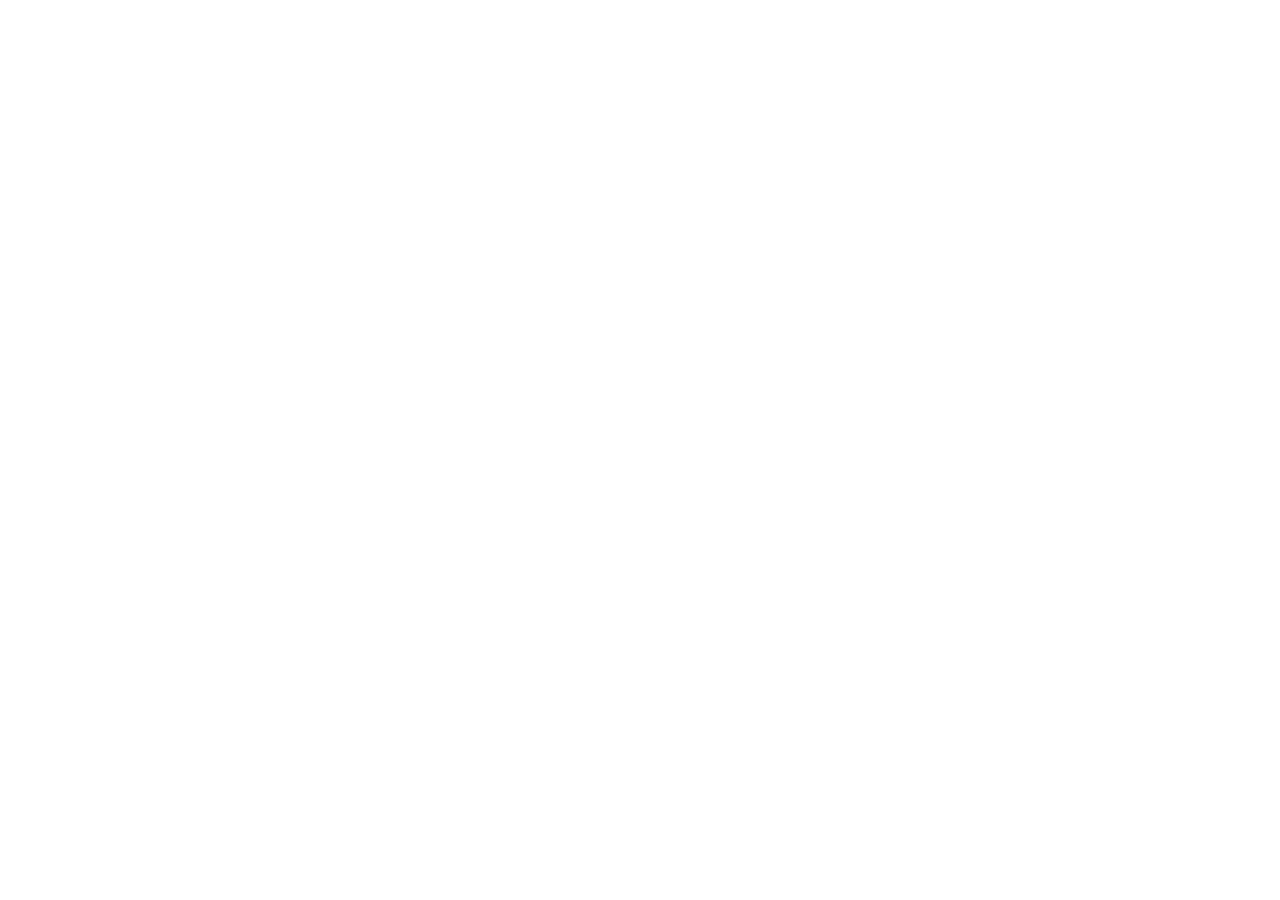
==== pets.html @ 6888c9e5 "feat: add links" ====
<!DOCTYPE html>
<html lang="en">
<head>
    <meta charset="UTF-8">
    <meta name="viewport" content="width=device-width, initial-scale=1.0">
    <link rel="stylesheet" href="style.css">
    <link rel="icon" href="/image/favicon.ico" type="image/x-icon">
    <title>Pets</title>
</head>
<body>
    
</body>
</html>
---- style.css ----
*, *::before, *::after {
  padding: 0;
  margin: 0;
  border: none;
  box-sizing: border-box;
}
html {
  scroll-behavior: smooth;
}
body {
  line-height: 1.6;
  font-family: sans-serif;
  font-size: 16px;
}

a {
  text-decoration: none;
  color: inherit;
}

ul, ol {
  list-style: none;
}

img, svg {
  max-width: 100%;
  height: auto;
  display: block;
}

input, textarea, button, select {
  font-family: inherit;
  font-size: inherit;
  color: inherit;
  background-color: transparent;
}

button {
  cursor: pointer;
}

body {
    font-family: Arial, Helvetica, sans-serif;
    margin: 0 auto;

}

.body_wrap{
    background-image:radial-gradient(#211F20, #5B483A, #262425);
}
.wrap{
    max-width: 1280px;
    width: 100%;
    margin: 0 auto;
}
.start_screen{
    max-width: 1200px;
   margin: 0 auto;
    width: 100%;
    min-height: 908px;
    height: 100%;
}

.header_wrap{
    display: flex;
    justify-content: space-between;
    padding-top: 30px;
    height: 90px;
    align-items: center;
     max-width: 1280px;
    margin: 0 auto;
}

.header_h2{
    font-family: Georgia, serif;
    font-size: 32px;
    color: #F1CDB3;
    font-weight: 400;
    letter-spacing: 6%;
    margin-top: -9px;
}

.header_text{
    font-family: Arial, Helvetica, sans-serif;
    font-size: 13px;
    font-weight: 400;
    color: #FFFFFF;
    letter-spacing: 10%;
    line-height: 100%;
}
.nav_list{
    display: flex;
    flex-direction: row;
    gap:35px;
}
.nav_item{
    color: #CDCDCD;
    font-family: Arial, Helvetica, sans-serif;
    font-size: 15px;
    font-weight: 400;
}
.nav_item:first-child ::after {
    content: "";
    background-color: #F1CDB3;
    height: 3px;
    display: block;
    width: 100%;
}
.main_content{
    display: flex;
    flex-direction: row;
    padding-top: 90px;
    gap: 42px;
     max-width: 1200px;
     margin: 0 auto;
}
.start_image{
    background: url(./image/Start\ screen.png);
    max-width: 698px;
    width: 100%;
    min-height: 728px;
}
.start_content{
    align-items: center;
    max-width: 460px;
    width: 100%;
    margin-top: 163px;
}
h1{
    font-family: Georgia, serif;
    font-size: 44px;
    color: #FFFFFF;
    font-weight: 400;
    line-height: 130%;
}
.start_content-text{
    color: #CDCDCD;
    font-family: Arial, Helvetica, sans-serif;
    font-size: 15px;
    font-weight: 400;
    margin-top: 42px;
}
.start_button {
  max-width: 207px;
  width: 100%;
  height: 52px;
  border-radius: 100px;
  background-color: #F1CDB3;
  margin-top: 42px;
  font-family: Georgia, serif;
  font-size: 17px;
  line-height: 130%;
  letter-spacing: 6%;
  display: flex;
  align-items: center;
  justify-content: center;
  color: #292929;
  transition: background-color 0.3s ease, transform 0.3s ease;
}

.start_button:hover, .pets_button:hover{
    background-color: #FDDCC4;
}
.about_wrap{
    max-width: 1200px;
    width: 100%;
    min-height: 588px;
    margin: 0 auto;
}
.about_content{
    padding-top: 80px;
    display: flex;
    flex-direction: row;
    gap:120px;
}
.about_content img {
    margin-left: 180px;
    height: 408px;
}
.about_text{
    padding-top: 14px;
    max-width: 430px;
    width: 100%;
    display: flex;
    flex-direction: column;
    gap: 25px;
}
.about_text h2, .pets_wrap h2, .help_wrap h2, 
.section_content h2, .contacts h2,
.locations h2{
    font-family: Georgia, serif;
    font-size: 35px;
    font-weight: 400;
    line-height: 130%;
    letter-spacing: 6%;
}
.about_text p{
    font-family: Arial, Helvetica, sans-serif;
    font-size: 15px;
    line-height: 160%;
}
.pets{
    background-color: #F6F6F6;
}
.pets_wrap{
    max-width: 1200px;
    width: 100%;
    display: flex;
    justify-content: center;
    flex-direction: column;
    margin: 0 auto;
}
.pets_wrap h2, .help_wrap h2{
    text-align: center;
    padding-top: 80px;
    padding-bottom: 60px;
}

.pet_cards{
    display: flex;
    flex-direction: row;
}
.pet_card{
    max-width: 270px;
    width: 100%;
    height: 435px;
    gap: 30px;
    display: flex;
    flex-direction: column;
    background-color: #FAFAFA;
    align-items: center;

}
.pet_card img{
    max-width: 270px;
    width: 100%;
    height: 270px;
    object-fit: cover;
}

.pet_card + .pet_card {
  margin-left: 90px;
}

.pet_cards > img:first-child {
  margin-right: 53px;
}

.pet_cards > img:last-child {
  margin-left: 53px;
}

.card_name{
    font-family: Georgia;
    font-weight: 400;
    font-size: 20px;
    line-height: 100%;
    letter-spacing: 6%;
    text-align: center;
    vertical-align: middle;
}

.card_link{
    max-width: 187px;
    width: 100%;
    height: 52px;
    border-radius: 100px;
    border: #F1CDB3 2px solid;
    cursor: pointer;
    font-family: Georgia, serif;
    font-size: 17px;
    line-height: 130%;
    letter-spacing: 6%;
    display: flex;
    align-items: center;
    justify-content: center;
}
.pet_card:hover .card_link{
    background-color: #F1CDB3;
}
.pets_button{
    max-width: 261px;
    width: 100%;
    height: 52px;
    border-radius: 100px;
    background-color: #F1CDB3;
    cursor: pointer;
    font-family: Georgia, serif;
    font-size: 17px;
    line-height: 130%;
    letter-spacing: 6%;
    display: flex;
    align-items: center;
    justify-content: center;
    margin-top: 60px;
    margin-bottom: 100px;
    margin-left: calc((1200px - 261px) / 2);
}
.arrow{
    width: 52px;
    height: 52px;
    margin-top: 190px;
}
.arrow:hover{
    background-color: #F1CDB3;
    cursor: pointer;
    border-radius: 25px;
}

.help_wrap{
    max-width: 1200px;
    margin: 0 auto;
}
.help_list{
    max-width: 1029px;
    width: 100%;
    margin: 0 auto;
    display: flex;
    gap:55px 120px;
    flex-wrap: wrap;
    justify-content: center;
    margin-bottom: 100px;
}
h3{
    font-family: Georgia;
    font-weight: 400;
    font-size: 20px;
    line-height: 114.99999999999999%;
    letter-spacing: 6%;
    text-align: center;
    vertical-align: middle;
}
.help_item{
    display: flex;
    justify-content: center;
    flex-direction: column;
    align-items: center;
    gap: 30px;
}
.help_item img{
    width: 60px;
    height: 60px;
}
.donation{
    background-color: #F6F6F6;
}
.donation_wrap{
    max-width: 1200px;
    width: 100%;
    margin: 0 auto;
}
.donation_content{
    padding-top: 90px;
    padding-bottom: 100px;
    max-width: 915px;
    width: 100%;
    display: flex;
    flex-direction: row;
    margin-left: 143px;
    gap: 30px;
}
.donation_content img{
    max-width: 505px;
    width: 100%;
    height: 261px;
}
.section_content h2{
    margin-top: -11px;
}
.section_content{
    display: flex;
    flex-direction: column;
    gap: 20px;
}
.section_content p{
    font-family: Georgia;
    font-weight: 400;
    font-size: 15px;
    line-height: 110.00000000000001%;
    letter-spacing: 6%;
    vertical-align: middle;
}
.credit_card{
    max-width: 349px;
    width: 100%;
    height: 43px;
    background-color: #F1CDB3;
    display: flex;
    flex-direction: row;
    gap: 15px;
    align-items: center;
    justify-content: center;
    border-radius: 9px;
}
.credit_card img{
    width: 30px;
    height: 23px;
}
.credit_card span{
    font-family: Georgia;
    font-weight: 400;
    font-size: 20px;
    line-height: 114.99999999999999%;
    letter-spacing: 6%;
    vertical-align: middle;
}
.section_content p:last-child{
    font-family: Arial;
    font-weight: 400;
    font-size: 12px;
    line-height: 18px;
    letter-spacing: 0px;
    vertical-align: middle;
    color: #B2B2B2;
}
footer {
  background:
    linear-gradient(0deg, #211F20, #211F20),
    radial-gradient(110.67% 538.64% at 5.73% 50%, #513D2F 0%, #1A1A1C 100%);
}
.footer_wrap{
    max-width: 1200px;
    width: 100%;
    height: 350px;
    margin: 0 auto;
    display: flex;
    flex-direction: row;
    gap: 160px;
}
.contacts, .locations{
    display: flex;
    flex-direction: column;
    gap: 40px;
}
.contacts_item, .locations_item{
    display: flex;
    flex-direction: row;
    gap: 20px;
    align-items: center;
}
.contacts h2, .locations h2{
    margin-top: 56px;
    color: #FFFFFF;
}
.contacts_item, .locations_item{
    color: #F1CDB3;
    font-family: Georgia;
    font-weight: 400;
    font-size: 20px;
    line-height: 114.99999999999999%;
    letter-spacing: 6%;
}
.locations_item img{
    width: 22px;
    height: 32px;
}
.locations_item span:first-of-type{
    margin-top: -5px;
}
.locations_item:last-of-type{
    margin-top: -10px;
}
.footer_img{
    max-width: 300px;
    width: 100%;
    height: 310px;
    margin-top: 40px;
}
.start_button,
.card_link,
.arrow {
  transition: background-color 0.3s ease, color 0.3s ease, transform 0.3s ease;
}
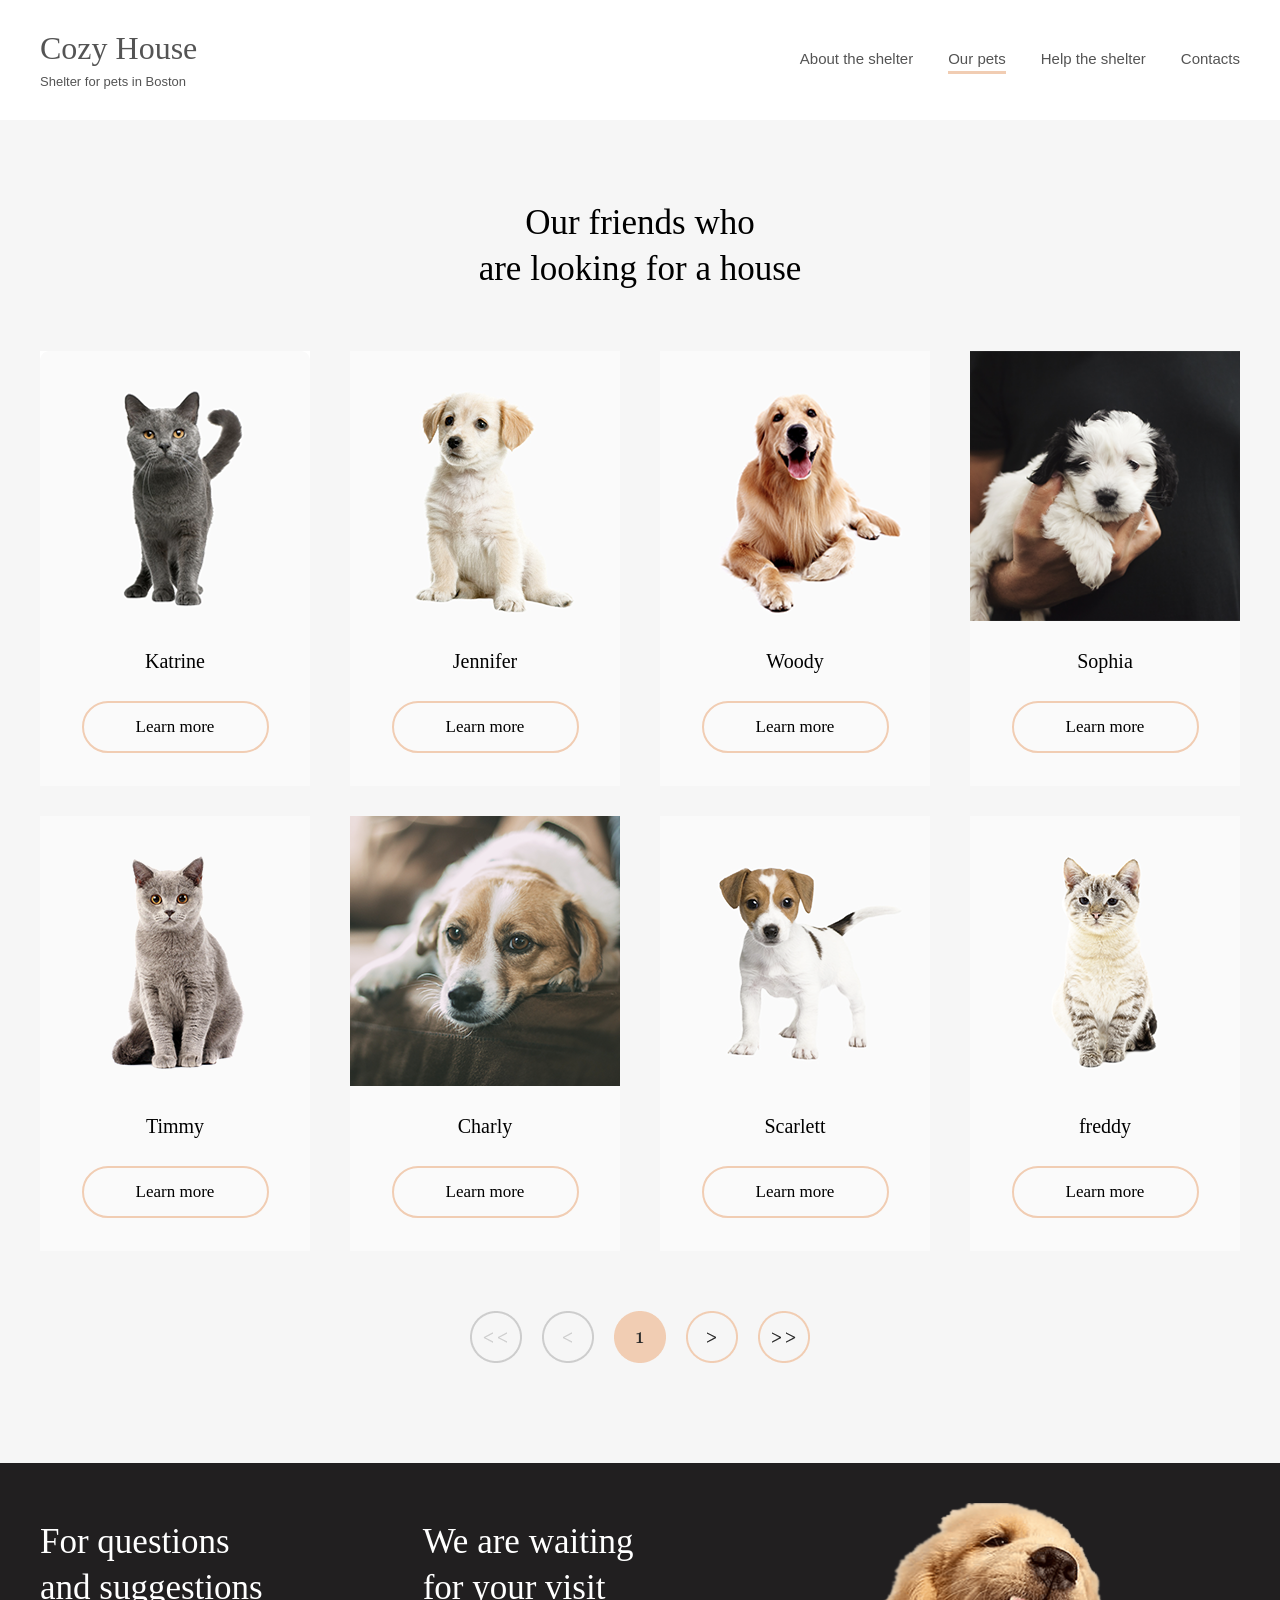
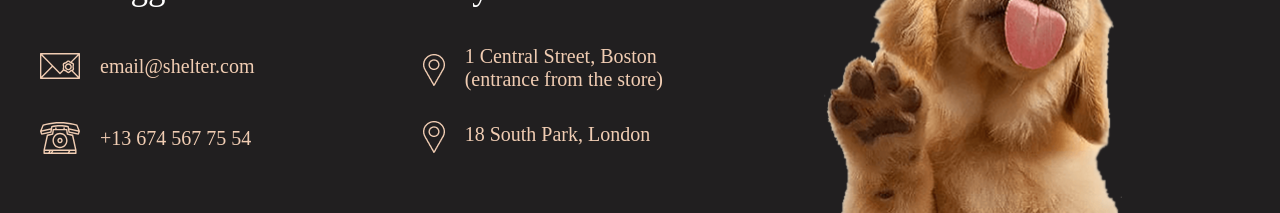
==== commit e8718271: "feat: add pets.html" ====
--- a/pets.html
+++ b/pets.html
@@ -4,10 +4,123 @@
     <meta charset="UTF-8">
     <meta name="viewport" content="width=device-width, initial-scale=1.0">
     <link rel="stylesheet" href="style.css">
-    <link rel="icon" href="/image/favicon.ico" type="image/x-icon">
+    <link rel="icon" href="./image/favicon.ico" type="image/x-icon">
     <title>Pets</title>
 </head>
-<body>
-    
+<body class="pets_page">
+    <div class="body_wrap">
+        <div class="wrap">
+            <section class="start_screen">
+            <header class="header">
+                <div class="header_wrap">
+                    <div class="header_logo">
+                        <h2 class="header_h2">Cozy House</h2>
+                        <p class="header_text">Shelter for pets in Boston</p>
+                    </div>
+                    <nav class="header_nav">
+                        <ul class="nav_list">
+                            <li class="nav_item"><a href="">About the shelter</a> </li>
+                            <li class="nav_item"><a href="pets.html">Our pets</a></li>
+                            <li class="nav_item"><a href="#help">Help the shelter</a></li>
+                            <li class="nav_item"><a href="#contacts">Contacts</a></li>
+                        </ul>
+                    </nav>
+                </div>
+            </header>
+        </section>
+        </div>
+        <section class="pets" id="pets">
+        <div class="pets_wrap">
+            <h2>Our friends who <br>are looking for a house</h2>
+            <div class="pet_cards">
+                <div class="pet_card">
+                    <img src="./image/4f8406984cbff971ed3cff4fcdd44ba6ce66e1be.png" alt="cat">
+                    <p class="card_name">Katrine</p>
+                    <a class="card_link">Learn more</a>
+                </div>
+                <div class="pet_card">
+                    <img src="./image/8e6d89eeb523e1700aa8817d3357edad5cf38558.png" alt="cat">
+                    <p class="card_name">Jennifer</p>
+                    <a class="card_link">Learn more</a>
+                </div>
+                <div class="pet_card">
+                    <img src="./image/beb6e4f3d18a0a8b1c7ed291ade3e2e10ff4ebfe.png" alt="cat">
+                    <p class="card_name">Woody</p>
+                    <a class="card_link">Learn more</a>
+                </div>
+                <div class="pet_card">
+                    <img src="./image/sophia.png" alt="cat">
+                    <p class="card_name">Sophia</p>
+                    <a class="card_link">Learn more</a>
+                </div>
+                <div class="pet_card">
+                    <img src="./image/timmy.png" alt="cat">
+                    <p class="card_name">Timmy</p>
+                    <a class="card_link">Learn more</a>
+                </div>
+                <div class="pet_card">
+                    <img src="./image/charly.png" alt="cat">
+                    <p class="card_name">Charly</p>
+                    <a class="card_link">Learn more</a>
+                </div>
+                <div class="pet_card">
+                    <img src="./image/scarlett.png" alt="cat">
+                    <p class="card_name">Scarlett</p>
+                    <a class="card_link">Learn more</a>
+                </div>
+                <div class="pet_card">
+                    <img src="./image/freddy.png" alt="cat">
+                    <p class="card_name">freddy</p>
+                    <a class="card_link">Learn more</a>
+                </div>
+            </div>
+            <div class="pagination">
+                <img src="./image/button_paginator_inactive.png" alt="button">
+                <img src="./image/button_paginator_inactiver.png" alt="button">
+                <img src="./image/button_paginator_active.png" alt="button">
+                <img src="./image/button_paginator.png" alt="button">
+                <img src="./image/button_paginatorl.png" alt="button">
+            </div>
+        </div>
+    </section>
+    </div>
+    <footer>
+        <div class="footer_wrap">
+            <div class="contacts" id="contacts">
+                <h2>For questions<br> and suggestions</h2>
+                <div class="contacts_item">
+                    <img src="./image/icon-email.svg" alt="email">
+                    <a href="mailto:email@shelter.com">email@shelter.com</a>
+                </div>
+                <div class="contacts_item">
+                    <img src="./image/icon-phone.svg" alt="email">
+                    <a href="tel:+136745677554">+13 674 567 75 54</a>
+                </div>
+            </div>
+            <div class="locations">
+                <h2>We are waiting <br>for your visit</h2>
+                <a
+                    class="locations_item"
+                    href="https://www.google.com/maps/search/?api=1&query=1+Central+Street,+Boston"
+                    target="_blank"
+                    rel="noopener noreferrer"
+                    >
+                    <img src="./image/icon-marker.png" alt="marker">
+                    <span>1 Central Street, Boston <br>(entrance from the store)</span>
+                    </a>
+
+                    <a
+                    class="locations_item"
+                    href="https://www.google.com/maps/search/?api=1&query=18+South+Park,+London"
+                    target="_blank"
+                    rel="noopener noreferrer"
+                    >
+                    <img src="./image/icon-marker.png" alt="marker">
+                    <span>18 South Park, London</span>
+                    </a>
+            </div>
+            <img src="./image/footer-puppy.png" alt="puppy" class="footer_img">
+        </div>
+    </footer>
 </body>
 </html>
--- a/style.css
+++ b/style.css
@@ -470,4 +470,46 @@
 .card_link,
 .arrow {
   transition: background-color 0.3s ease, color 0.3s ease, transform 0.3s ease;
+}
+
+.pets_page .header{
+    background: #FFFFFF;
+
+}
+.pets_page .body_wrap{
+background: #FFFFFF;
+}
+.pets_page .header_h2, .header_text{
+    color: #545454;
+}
+.pets_page .nav_item{
+    color: #545454;
+}
+.pets_page .nav_item:first-child ::after 
+{ width: 0;
+}
+.pets_page .nav_item:nth-child(2) ::after {
+    content: "";
+    background-color: #F1CDB3;
+    height: 3px;
+    display: block;
+    width: 100%;
+}
+.pets_page .start_screen{
+    min-height: 120px;
+}
+.pets_page .pet_cards{
+    gap:30px 40px;
+    flex-wrap: wrap;
+}
+.pets_page .pet_card + .pet_card {
+    margin-left: 0px;
+}
+.pagination{
+    display: flex;
+    gap:20px;
+    justify-content: center;
+    align-items: center;
+    margin-top: 60px;
+    margin-bottom: 100px;
 }
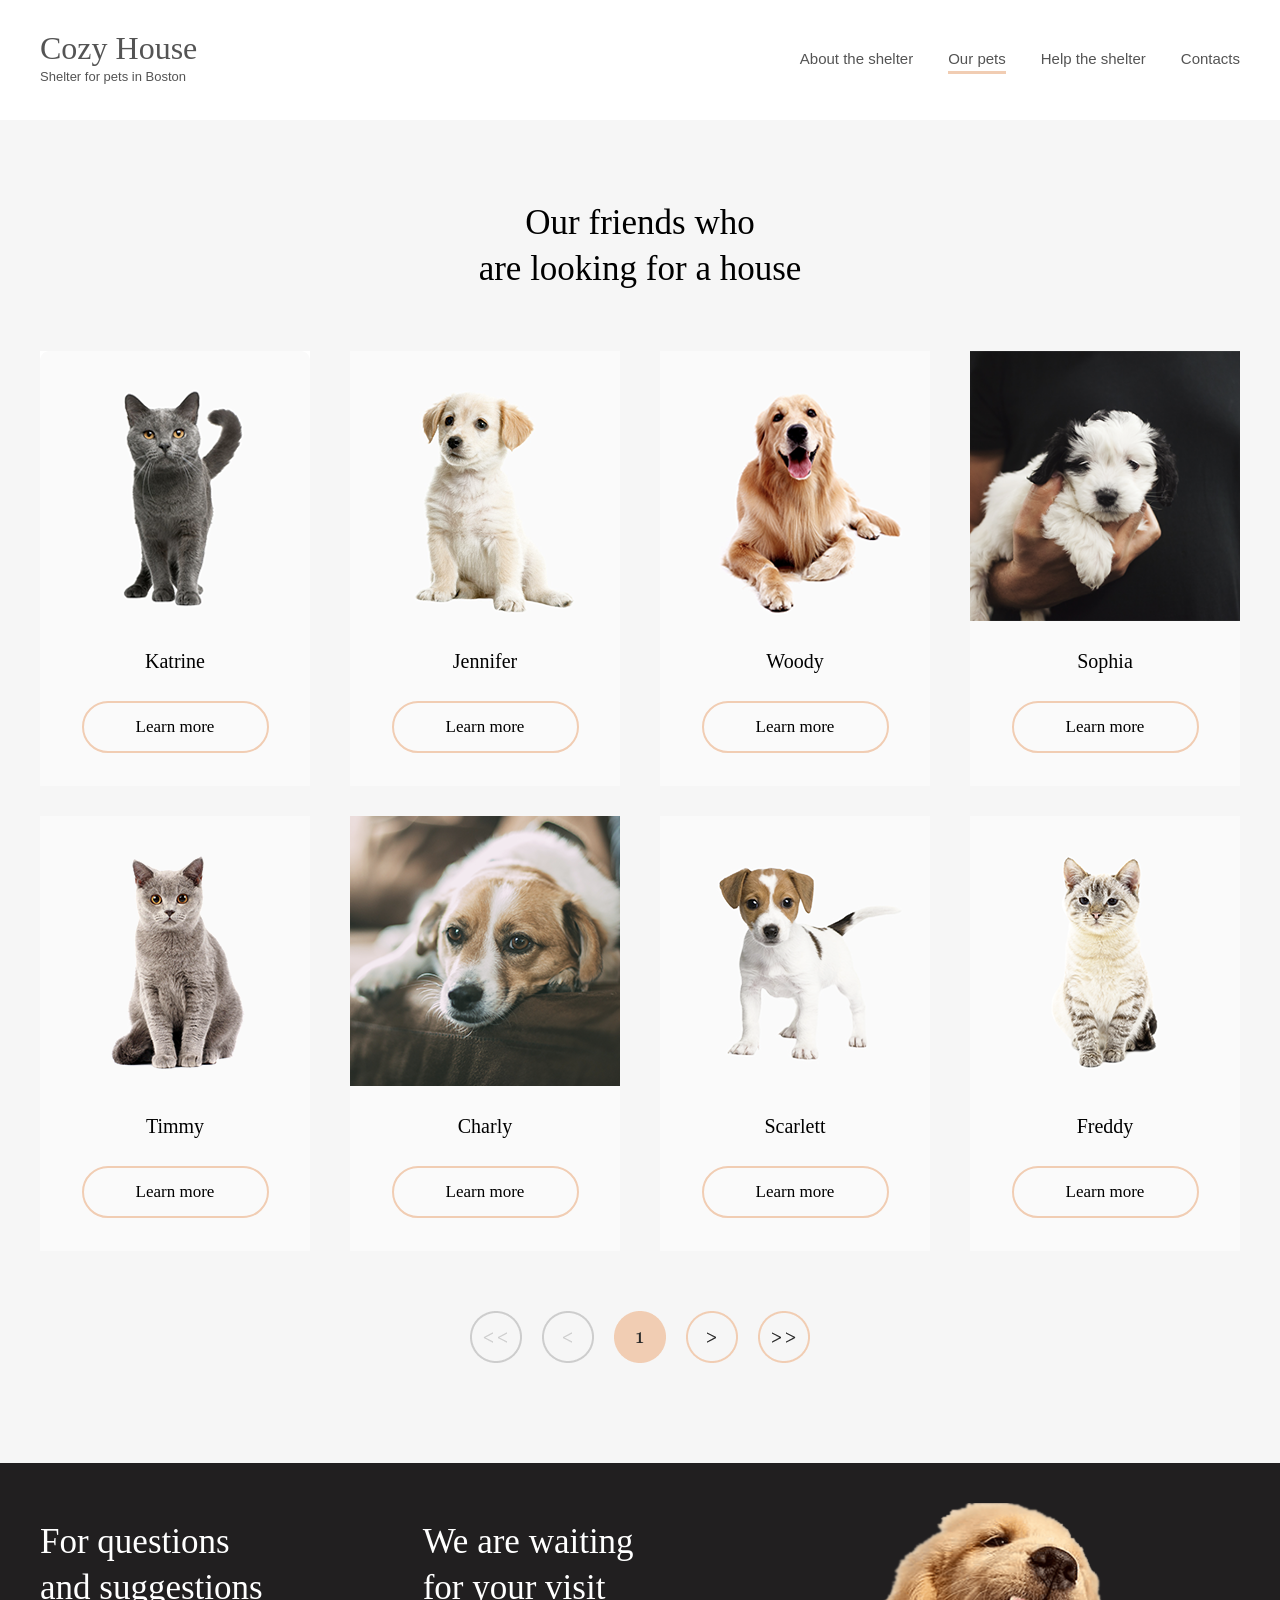
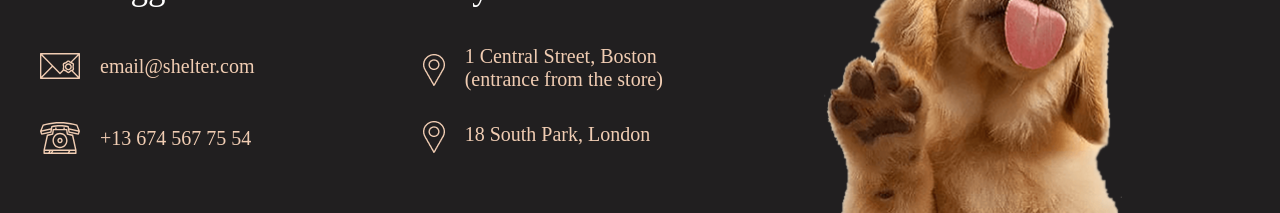
==== commit b18229a7: "feat: add link pets page" ====
--- a/pets.html
+++ b/pets.html
@@ -14,14 +14,14 @@
             <header class="header">
                 <div class="header_wrap">
                     <div class="header_logo">
-                        <h2 class="header_h2">Cozy House</h2>
+                        <h1 class="header_h2"><a href="index.html">Cozy House</a> </h1>
                         <p class="header_text">Shelter for pets in Boston</p>
                     </div>
                     <nav class="header_nav">
                         <ul class="nav_list">
-                            <li class="nav_item"><a href="">About the shelter</a> </li>
+                            <li class="nav_item"><a href="index.html">About the shelter</a> </li>
                             <li class="nav_item"><a href="pets.html">Our pets</a></li>
-                            <li class="nav_item"><a href="#help">Help the shelter</a></li>
+                            <li class="nav_item"><a href="index.html#help">Help the shelter</a></li>
                             <li class="nav_item"><a href="#contacts">Contacts</a></li>
                         </ul>
                     </nav>
@@ -70,7 +70,7 @@
                 </div>
                 <div class="pet_card">
                     <img src="./image/freddy.png" alt="cat">
-                    <p class="card_name">freddy</p>
+                    <p class="card_name">Freddy</p>
                     <a class="card_link">Learn more</a>
                 </div>
             </div>
--- a/style.css
+++ b/style.css
@@ -512,4 +512,7 @@
     align-items: center;
     margin-top: 60px;
     margin-bottom: 100px;
+}
+.pagination img:hover{
+    cursor: pointer;
 }
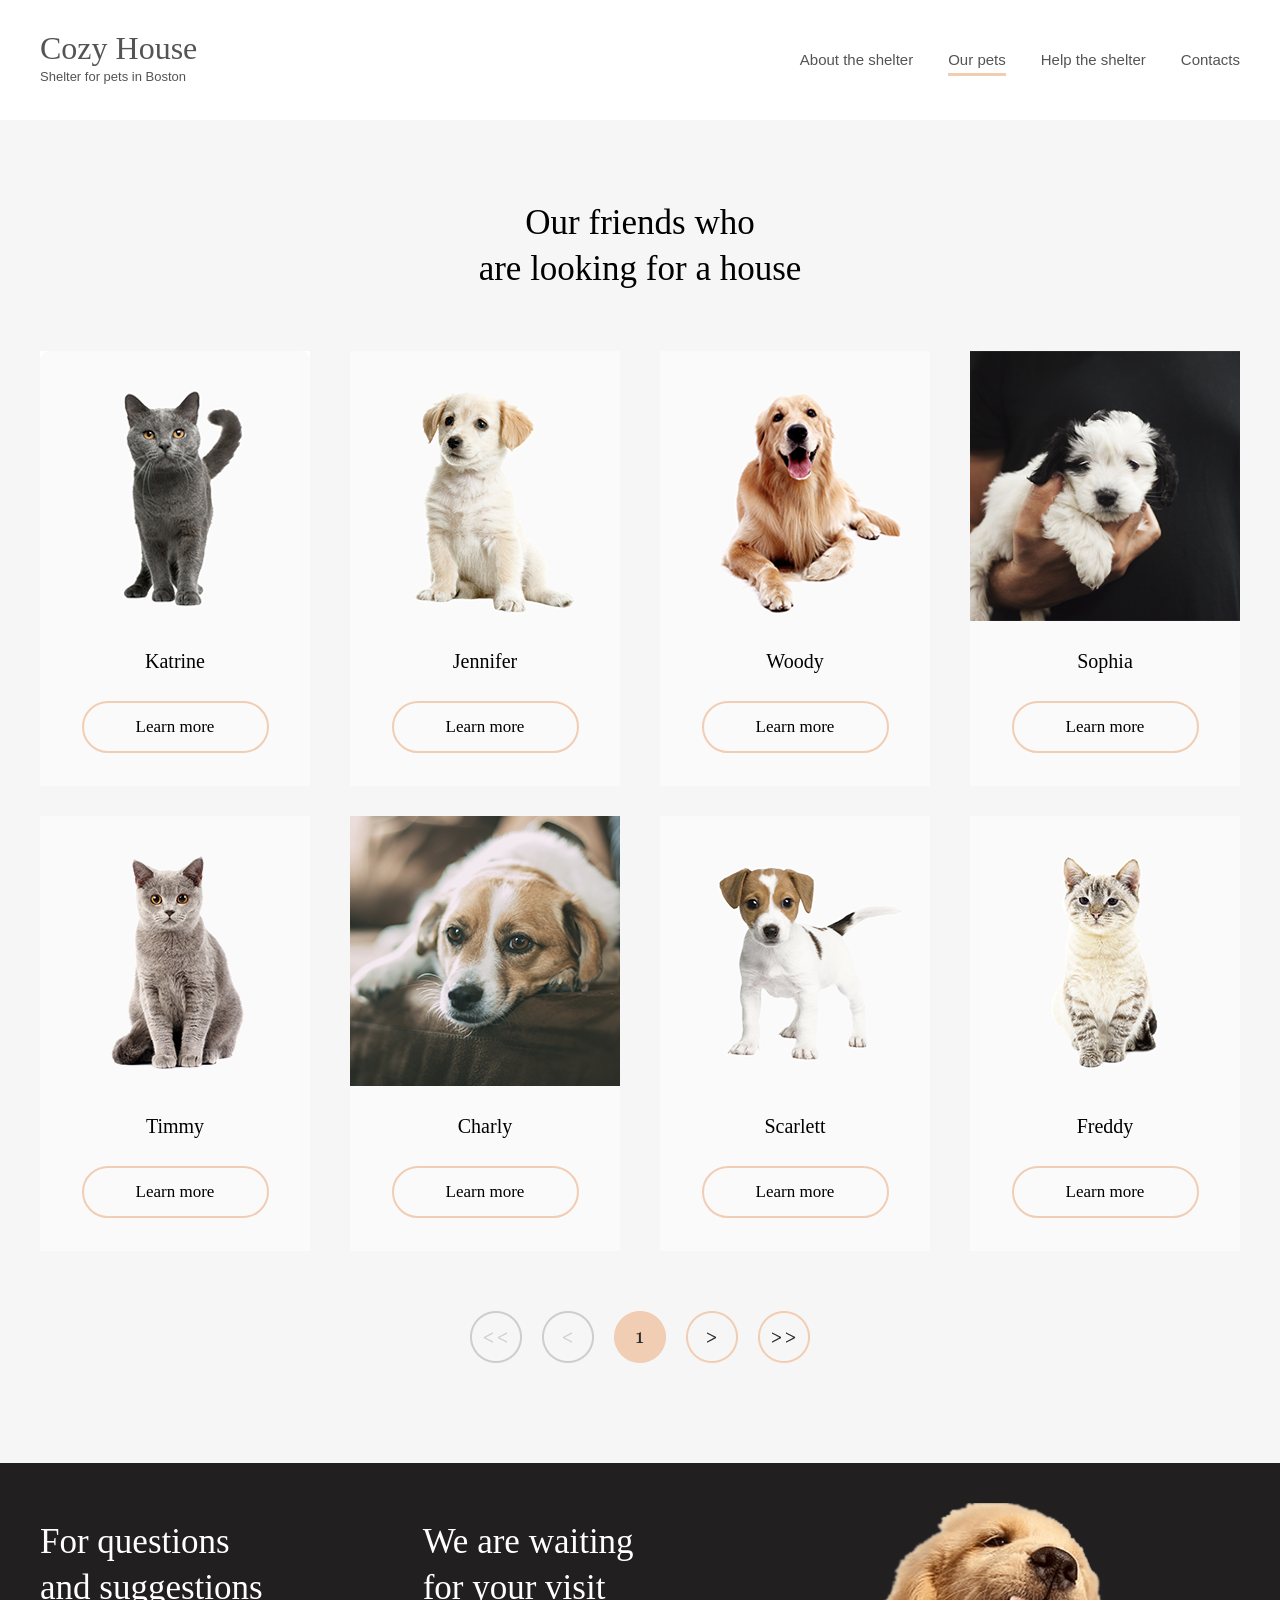
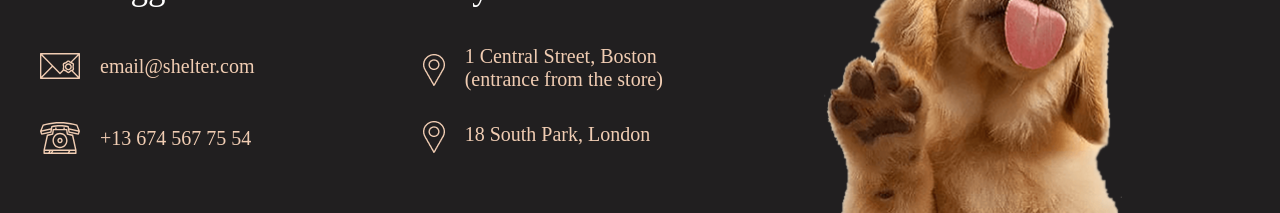
==== commit 1b9ad2be: "fix: shadows in pet cards" ====
--- a/pets.html
+++ b/pets.html
@@ -20,7 +20,7 @@
                     <nav class="header_nav">
                         <ul class="nav_list">
                             <li class="nav_item"><a href="index.html">About the shelter</a> </li>
-                            <li class="nav_item"><a href="pets.html">Our pets</a></li>
+                            <li class="nav_item active"><a href="pets.html">Our pets</a></li>
                             <li class="nav_item"><a href="index.html#help">Help the shelter</a></li>
                             <li class="nav_item"><a href="#contacts">Contacts</a></li>
                         </ul>
@@ -78,8 +78,8 @@
                 <img src="./image/button_paginator_inactive.png" alt="button">
                 <img src="./image/button_paginator_inactiver.png" alt="button">
                 <img src="./image/button_paginator_active.png" alt="button">
-                <img src="./image/button_paginator.png" alt="button">
-                <img src="./image/button_paginatorl.png" alt="button">
+                <img src="./image/button_paginator.png" alt="button" class="pagileftone">
+                <img src="./image/button_paginatorl.png" alt="button"  class="pagileftwo">
             </div>
         </div>
     </section>
--- a/style.css
+++ b/style.css
@@ -99,12 +99,38 @@
     font-size: 15px;
     font-weight: 400;
 }
-.nav_item:first-child ::after {
-    content: "";
-    background-color: #F1CDB3;
-    height: 3px;
-    display: block;
-    width: 100%;
+.nav_item a {
+  position: relative;
+  display: inline-block;
+}
+
+.nav_item a::after {
+  content: "";
+  position: absolute;
+  left: 0;
+  bottom: -4px;
+  width: 100%;
+  height: 3px;
+  background-color: #F1CDB3;
+  transform: scaleX(0);
+  transform-origin: left;
+  transition: transform 0.3s ease;
+}
+
+.nav_item a:hover::after {
+  transform: scaleX(1);
+}
+.nav_item.active a::after {
+  transform: scaleX(1);
+}
+.nav_item:first-child a:hover {
+  cursor: default;
+}
+.pets_page .nav_item:first-child a:hover {
+  cursor: pointer;
+}
+.pets_page .nav_item:nth-child(2) a:hover {
+  cursor: default;
 }
 .main_content{
     display: flex;
@@ -229,7 +255,12 @@
     flex-direction: column;
     background-color: #FAFAFA;
     align-items: center;
-
+    transition: box-shadow 0.3s ease, transform 0.3s ease;
+}
+.pet_card:hover {
+  box-shadow: 0px 2px 35px 14px #0D0D0D0A;
+   transform: translateY(-4px);
+   cursor: pointer;
 }
 .pet_card img{
     max-width: 270px;
@@ -479,15 +510,13 @@
 .pets_page .body_wrap{
 background: #FFFFFF;
 }
-.pets_page .header_h2, .header_text{
+.pets_page .header_h2, .pets_page .header_text{
     color: #545454;
 }
 .pets_page .nav_item{
     color: #545454;
 }
-.pets_page .nav_item:first-child ::after 
-{ width: 0;
-}
+
 .pets_page .nav_item:nth-child(2) ::after {
     content: "";
     background-color: #F1CDB3;
@@ -513,6 +542,8 @@
     margin-top: 60px;
     margin-bottom: 100px;
 }
-.pagination img:hover{
+.pagileftone:hover, .pagileftwo:hover{
     cursor: pointer;
+    background: #FDDCC4;
+    border-radius: 25px;
 }
